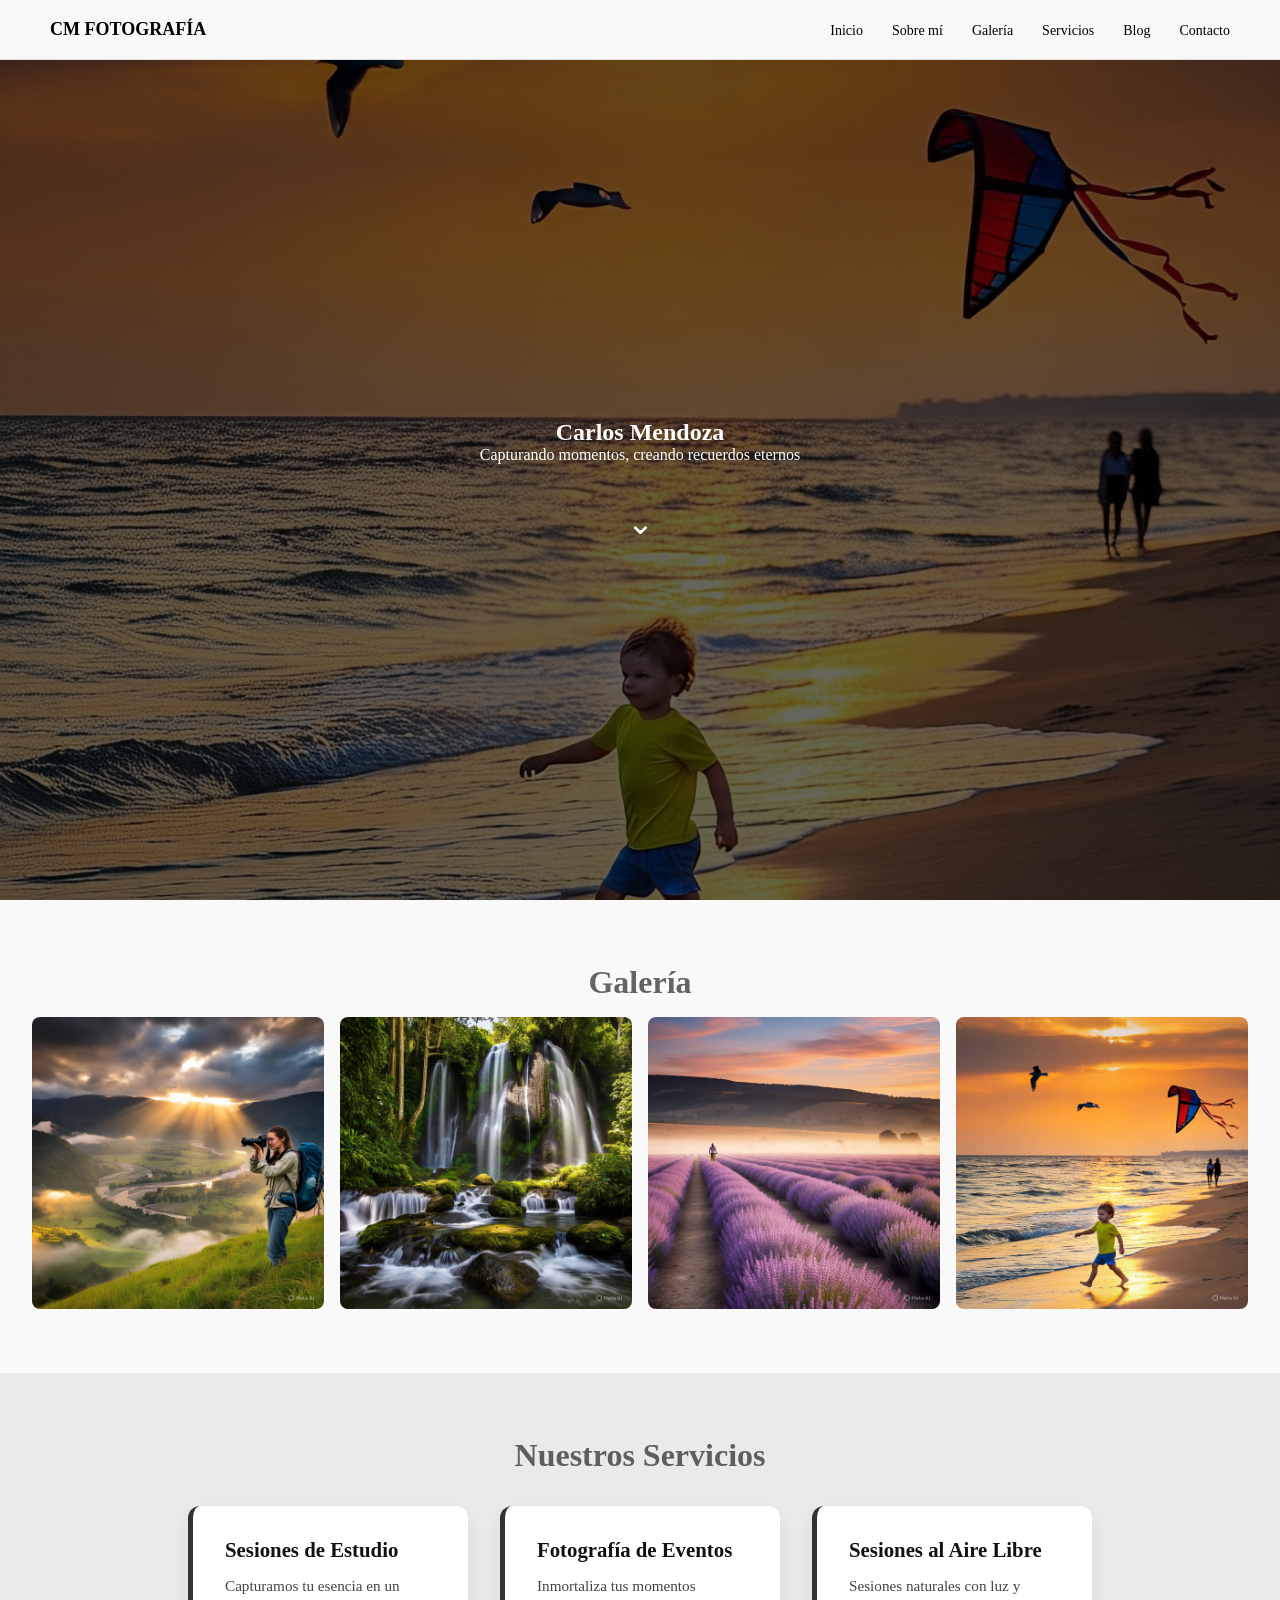
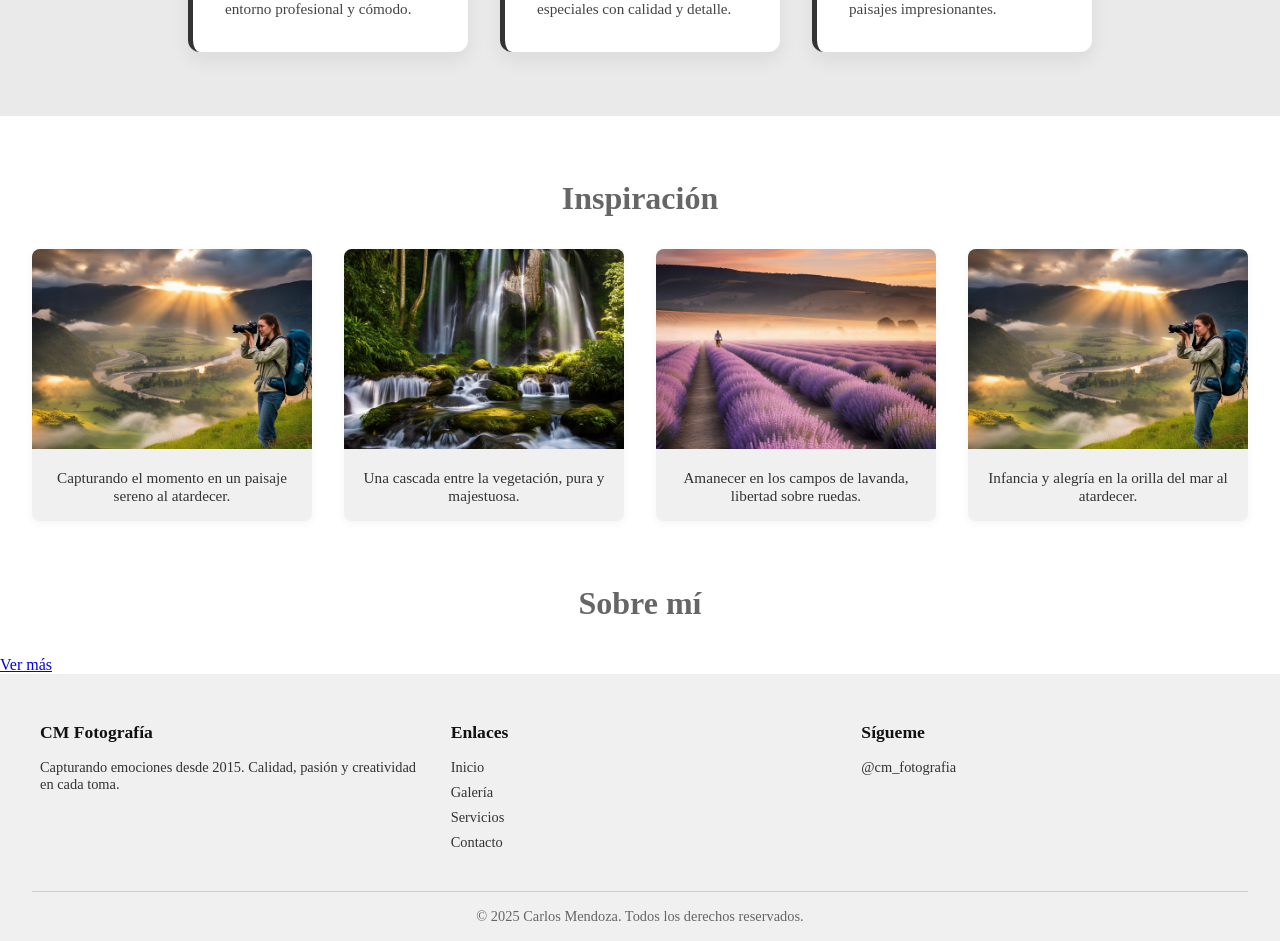
==== src/index.html @ e5ceb4df "Agrega: sección "Sobre mí" con descripción y enlace a más información" ====
<!DOCTYPE html>
<html lang="es">

<head>
    <meta charset="UTF-8" />
    <meta name="viewport" content="width=device-width, initial-scale=1.0" />
    <title>CM Fotografía</title>
    <link rel="stylesheet" href="styles/index.css" />
</head>

<body>
    <header class="navbar">
        <div class="logo">CM FOTOGRAFÍA</div>
        <nav class="nav-links">
            <a href="#">Inicio</a>
            <a href="#">Sobre mí</a>
            <a href="#galeria">Galería</a>
            <a href="#servicios">Servicios</a>
            <a href="#">Blog</a>
            <a href="#">Contacto</a>
        </nav>
    </header>

    <section class="hero">
        <div class="hero-content">
            <h1>Carlos Mendoza</h1>
            <p>Capturando momentos, creando recuerdos eternos</p>
        </div>
        <div class="scroll-indicator">&#8964;</div>
    </section>

    <!-- Galería -->
    <section id="galeria" class="galeria-section">
        <h2 class="section-title">Galería</h2>
        <div class="galeria-grid">
            <img src="./assets/image/home/imagen1.jpeg" alt="Foto 1" class="galeria-img" />
            <img src="./assets/image/home/imagen2.jpeg" alt="Foto 2" class="galeria-img" />
            <img src="./assets/image/home/imagen3.jpeg" alt="Foto 3" class="galeria-img" />
            <img src="./assets/image/home/imagen4.jpeg" alt="Foto 4" class="galeria-img" />
        </div>

    </section>

    <!-- Servicios -->
    <section id="servicios" class="servicios-section">
        <h2 class="section-title">Nuestros Servicios</h2>
        <div class="servicios-grid">
            <div class="servicio-card">
                <h3>Sesiones de Estudio</h3>
                <p>Capturamos tu esencia en un entorno profesional y cómodo.</p>
            </div>
            <div class="servicio-card">
                <h3>Fotografía de Eventos</h3>
                <p>Inmortaliza tus momentos especiales con calidad y detalle.</p>
            </div>
            <div class="servicio-card">
                <h3>Sesiones al Aire Libre</h3>
                <p>Sesiones naturales con luz y paisajes impresionantes.</p>
            </div>
        </div>
    </section>
<!-- Inspiración -->
<section id="inspiracion" class="inspiracion-section">
    <h2 class="section-title">Inspiración</h2>
    <div class="inspiracion-grid">
        <div class="inspiracion-card">
            <img src="./assets/image/inspiracion/imagen1.jpeg" alt="Fotógrafa en paisaje" class="inspiracion-img">
            <p>Capturando el momento en un paisaje sereno al atardecer.</p>
        </div>
        <div class="inspiracion-card">
            <img src="./assets/image/inspiracion/imagen2.jpeg" alt="Cascada natural" class="inspiracion-img">
            <p>Una cascada entre la vegetación, pura y majestuosa.</p>
        </div>
        <div class="inspiracion-card">
            <img src="./assets/image/inspiracion/imagen3.jpeg" alt="Ciclista en campo" class="inspiracion-img">
            <p>Amanecer en los campos de lavanda, libertad sobre ruedas.</p>
        </div>
        <div class="inspiracion-card">
            <img src="./assets/image/inspiracion/imagen1.jpeg" alt="Niño en la playa" class="inspiracion-img">
            <p>Infancia y alegría en la orilla del mar al atardecer.</p>
        </div>
    </div>
</section>

<section id="about" class="about-section">
    <div class="about-container">
        <div class="about-text">
            <h2 class="section-title">Sobre mí</h2>
            <p>
                Soy Carlos Mendoza, fotógrafo apasionado por capturar la esencia de cada momento.
                Con más de 10 años de experiencia, transformo emociones en imágenes inolvidables.
            </p>
            <a href="./pages/about/about.html" class="about-button">Ver más</a>
        </div>
    </div>
</section>

<!-- Footer -->
<footer class="footer">
    <div class="footer-container">
        <div class="footer-info">
            <h4>CM Fotografía</h4>
            <p>Capturando emociones desde 2015. Calidad, pasión y creatividad en cada toma.</p>
        </div>
        <div class="footer-links">
            <h4>Enlaces</h4>
            <ul>
                <li><a href="#">Inicio</a></li>
                <li><a href="#galeria">Galería</a></li>
                <li><a href="#servicios">Servicios</a></li>
                <li><a href="#">Contacto</a></li>
            </ul>
        </div>
        <div class="footer-social">
            <h4>Sígueme</h4>
            <p>@cm_fotografia</p>
            <!-- Aquí podrías colocar íconos si usas font-awesome -->
        </div>
    </div>
    <div class="footer-bottom">
        <p>&copy; 2025 Carlos Mendoza. Todos los derechos reservados.</p>
    </div>
</footer>

</body>

</html>
---- src/styles/index.css ----
/* Reset */
* {
    margin: 0;
    padding: 0;
    box-sizing: border-box;
}

body,
html {
    font-family: 'Georgia', serif;
    scroll-behavior: smooth;
    color: white;
}

/* Navbar */
.navbar {
    position: fixed;
    top: 0;
    width: 100%;
    height: 60px;
    background: #f8f8f8;
    display: flex;
    justify-content: space-between;
    align-items: center;
    padding: 0 50px;
    border-bottom: 1px solid #ddd;
    z-index: 1000;
}

.logo {
    font-weight: bold;
    font-size: 18px;
    color: #000;
}

.nav-links a {
    margin-left: 25px;
    text-decoration: none;
    color: #000;
    font-size: 14px;
}

/* Hero Section */
.hero {
    position: relative;
    height: 100vh;
    display: flex;
    flex-direction: column;
    justify-content: center;
    align-items: center;
    text-align: center;
    overflow: hidden;
    padding-top: 60px;
    color: white;
}

.hero::before {
    content: '';
    position: absolute;
    top: 0;
    left: 0;
    width: 100%;
    height: 100%;
    background: url('../assets/image/home/imagen4.jpeg') no-repeat center center/cover;
    filter: brightness(40%);
    z-index: -1;
}

.hero-content {
    z-index: 1;
}

.scroll-indicator {
    font-size: 2rem;
    margin-top: 40px;
    animation: bounce 2s infinite;
    z-index: 1;
}

@keyframes bounce {

    0%,
    100% {
        transform: translateY(0px);
    }

    50% {
        transform: translateY(10px);
    }
}

.section-title {
    text-align: center;
    font-size: 2rem;
    margin-bottom: 1rem;
    color: rgba(0, 0, 0, 0.6);
}

.galeria-section,
.servicios-section {
    padding: 4rem 2rem;
    background-color: #f9f9f9;
}

.galeria-grid {
    display: grid;
    grid-template-columns: repeat(auto-fit, minmax(250px, 1fr));
    gap: 1rem;
}

.galeria-img {
    width: 100%;
    height: auto;
    border-radius: 8px;
    object-fit: cover;
}

.servicios-section {
    padding: 4rem 2rem;
    background-color: #eaeaea;
}
.servicios-grid {
    display: flex;
    flex-wrap: wrap;
    gap: 2rem;
    justify-content: center;
    margin-top: 2rem;
}

.servicio-card {
    background-color: #ffffff;
        border-left: 5px solid #333;
        border-radius: 12px;
        padding: 2rem;
        width: 280px;
        box-shadow: 0 8px 20px rgba(0, 0, 0, 0.07);
        text-align: left;
        transition: transform 0.3s ease, box-shadow 0.3s ease;
    }
    
    .servicio-card:hover {
        transform: translateY(-5px);
        box-shadow: 0 12px 24px rgba(0, 0, 0, 0.1);
    }
    
    .servicio-card h3 {
        font-size: 1.3rem;
        color: #111;
        margin-bottom: 0.8rem;
    }
    
    .servicio-card p {
        font-size: 0.95rem;
        color: #444;
        line-height: 1.5;
    }
    
    /* Inspiracion */
    
    .inspiracion-section {
        padding: 4rem 2rem;
    background-color: #fff;
}

.inspiracion-grid {
    display: grid;
    grid-template-columns: repeat(auto-fit, minmax(250px, 1fr));
    gap: 2rem;
    margin-top: 2rem;
}

.inspiracion-card {
    background-color: #f0f0f0;
    border-radius: 8px;
    overflow: hidden;
        box-shadow: 0 2px 8px rgba(0, 0, 0, 0.05);
    text-align: center;
    padding-bottom: 1rem;
    }
    
    .inspiracion-img {
        width: 100%;
        height: 200px;
        object-fit: cover;
    }
    
    .inspiracion-card p {
        margin-top: 1rem;
        padding: 0 1rem;
        color: #333;
        font-size: 0.95rem;
        }
        
        .footer {
            background-color: #f0f0f0;
            color: #333;
            padding: 3rem 2rem 1rem;
            font-size: 0.9rem;
        }
        
        .footer-container {
            display: flex;
            flex-wrap: wrap;
            justify-content: space-between;
            gap: 2rem;
            max-width: 1200px;
            margin: 0 auto;
        }
        
        .footer h4 {
            font-size: 1.1rem;
            margin-bottom: 1rem;
            color: #111;
        }
        
        .footer-info,
        .footer-links,
        .footer-social {
            flex: 1 1 250px;
        }
        
        .footer-links ul {
            list-style: none;
            padding: 0;
        }
        
        .footer-links li {
            margin-bottom: 0.5rem;
        }
        
        .footer-links a {
            color: #333;
            text-decoration: none;
        }
        
        .footer-links a:hover {
            text-decoration: underline;
        }
        
        .footer-bottom {
            text-align: center;
            margin-top: 2rem;
            padding-top: 1rem;
            border-top: 1px solid #ccc;
            color: #666;
        }
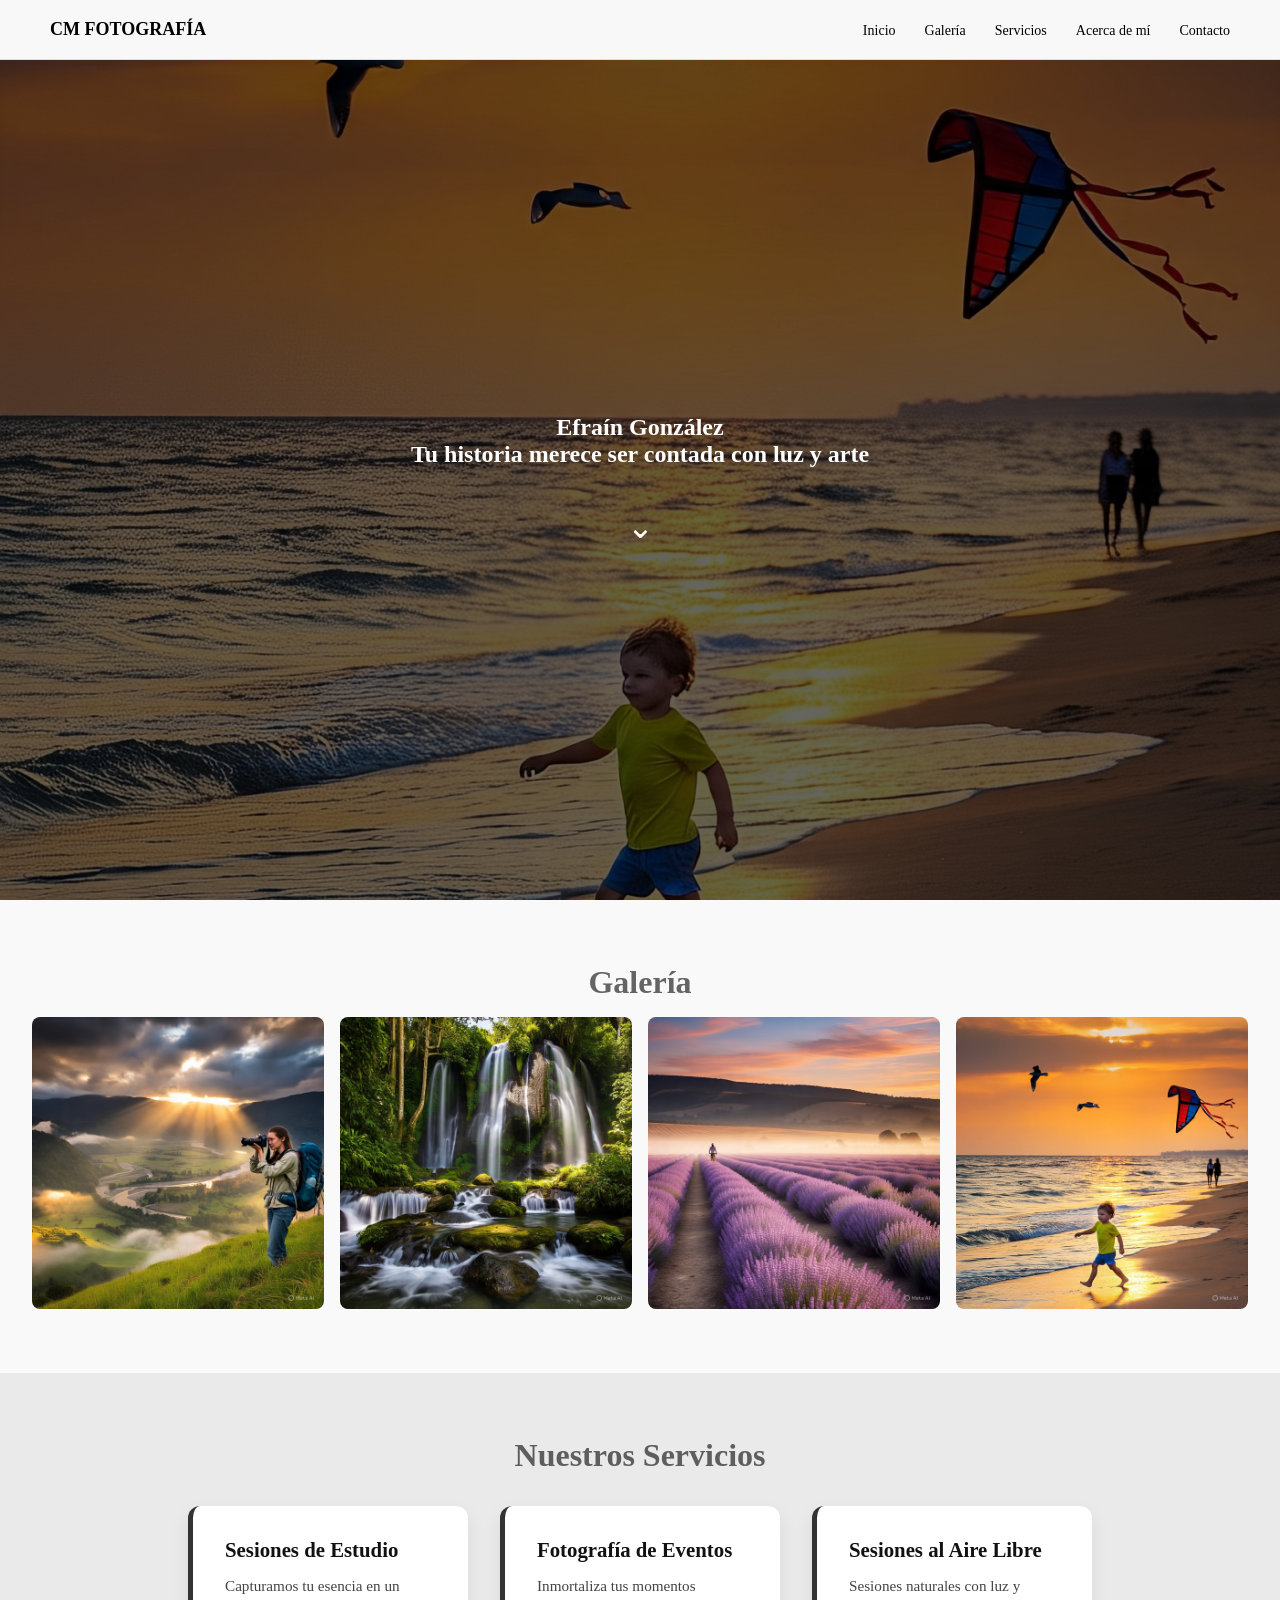
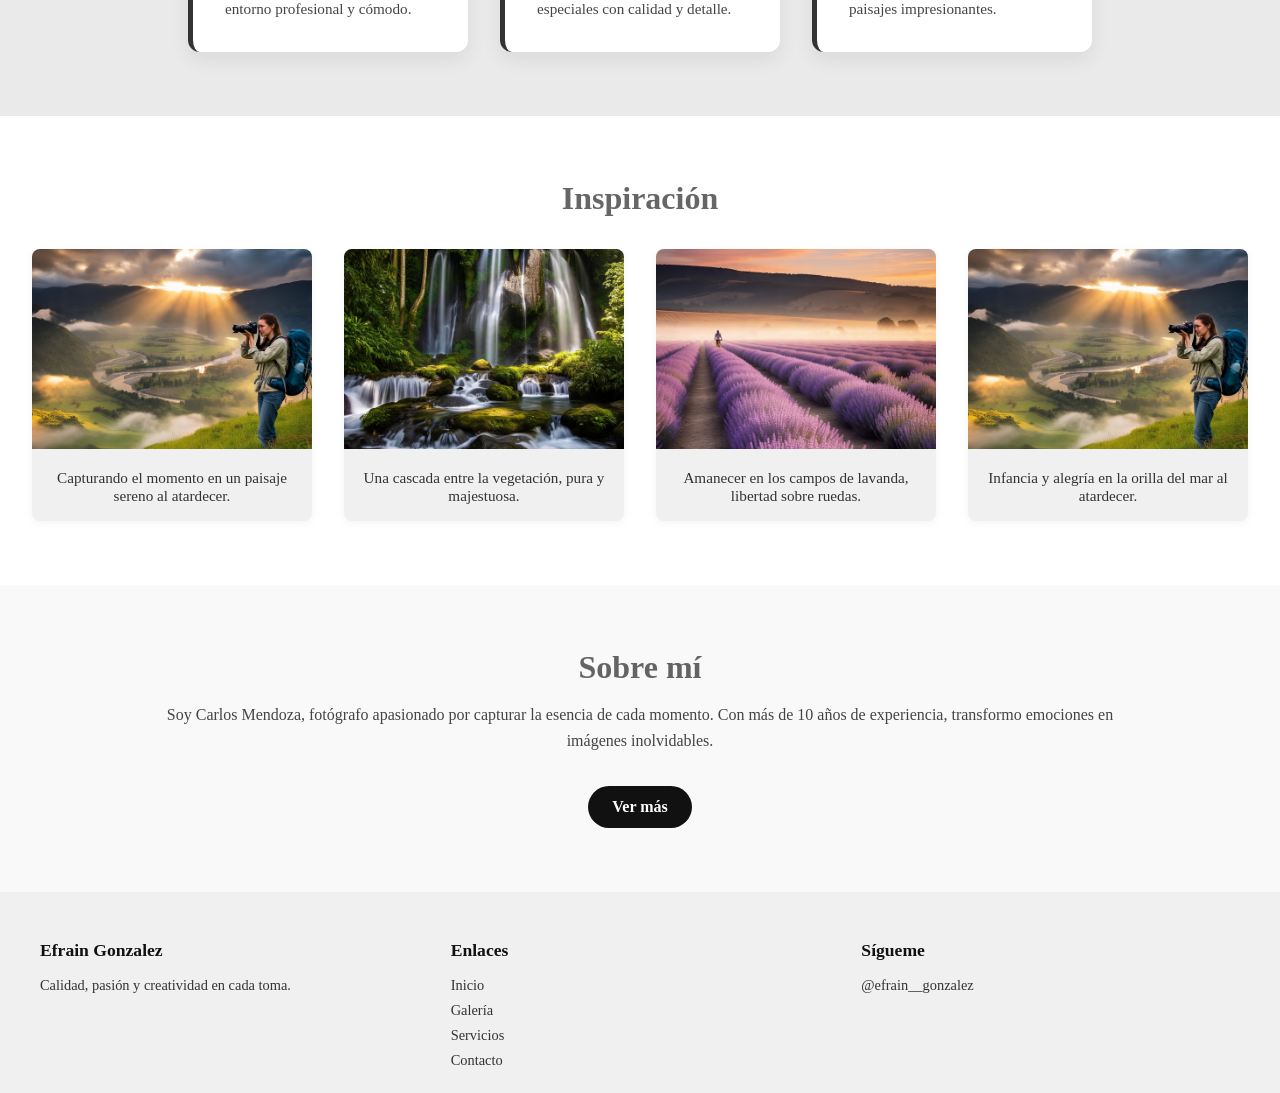
==== commit 03e05638: "Modifica index.html" ====
--- a/src/index.html
+++ b/src/index.html
@@ -4,7 +4,7 @@
 <head>
     <meta charset="UTF-8" />
     <meta name="viewport" content="width=device-width, initial-scale=1.0" />
-    <title>CM Fotografía</title>
+    <title>Efrain Gonzalez</title>
     <link rel="stylesheet" href="styles/index.css" />
 </head>
 
@@ -13,18 +13,17 @@
         <div class="logo">CM FOTOGRAFÍA</div>
         <nav class="nav-links">
             <a href="#">Inicio</a>
-            <a href="#">Sobre mí</a>
             <a href="#galeria">Galería</a>
             <a href="#servicios">Servicios</a>
-            <a href="#">Blog</a>
-            <a href="#">Contacto</a>
+            <a href="#">Acerca de mí</a>
+            <a href="#">Contacto</a>  
         </nav>
     </header>
 
     <section class="hero">
         <div class="hero-content">
-            <h1>Carlos Mendoza</h1>
-            <p>Capturando momentos, creando recuerdos eternos</p>
+            <h1>Efraín González</h1>
+            <h2>Tu historia merece ser contada con luz y arte</h2>
         </div>
         <div class="scroll-indicator">&#8964;</div>
     </section>
@@ -99,8 +98,8 @@
 <footer class="footer">
     <div class="footer-container">
         <div class="footer-info">
-            <h4>CM Fotografía</h4>
-            <p>Capturando emociones desde 2015. Calidad, pasión y creatividad en cada toma.</p>
+            <h4>Efrain Gonzalez</h4>
+            <p>Calidad, pasión y creatividad en cada toma.</p>
         </div>
         <div class="footer-links">
             <h4>Enlaces</h4>
@@ -113,12 +112,9 @@
         </div>
         <div class="footer-social">
             <h4>Sígueme</h4>
-            <p>@cm_fotografia</p>
+            <p>@efrain__gonzalez</p>
             <!-- Aquí podrías colocar íconos si usas font-awesome -->
         </div>
-    </div>
-    <div class="footer-bottom">
-        <p>&copy; 2025 Carlos Mendoza. Todos los derechos reservados.</p>
     </div>
 </footer>
 
--- a/src/styles/index.css
+++ b/src/styles/index.css
@@ -190,57 +190,89 @@
         color: #333;
         font-size: 0.95rem;
         }
+
+.about-section {
+    background-color: #f9f9f9;
+    padding: 4rem 2rem;
+}
+
+.about-container {
+    max-width: 1000px;
+    margin: 0 auto;
+    text-align: center;
+}
+
+.about-text p {
+    font-size: 1rem;
+    color: #444;
+    margin-bottom: 2rem;
+    line-height: 1.6;
+}
+
+.about-button {
+    display: inline-block;
+    background-color: #111;
+    color: #fff;
+    padding: 0.75rem 1.5rem;
+    border-radius: 25px;
+    text-decoration: none;
+    font-weight: bold;
+    transition: background-color 0.3s ease;
+}
+
+.about-button:hover {
+    background-color: #333;
+}
+.footer {
+    background-color: #f0f0f0;
+    color: #333;
+    padding: 3rem 2rem 1rem;
+    font-size: 0.9rem;
+}
+
+.footer-container {
+    display: flex;
+    flex-wrap: wrap;
+    justify-content: space-between;
+    gap: 2rem;
+    max-width: 1200px;
+    margin: 0 auto;
+}
         
-        .footer {
-            background-color: #f0f0f0;
-            color: #333;
-            padding: 3rem 2rem 1rem;
-            font-size: 0.9rem;
-        }
-        
-        .footer-container {
-            display: flex;
-            flex-wrap: wrap;
-            justify-content: space-between;
-            gap: 2rem;
-            max-width: 1200px;
-            margin: 0 auto;
-        }
-        
-        .footer h4 {
-            font-size: 1.1rem;
-            margin-bottom: 1rem;
-            color: #111;
-        }
-        
-        .footer-info,
-        .footer-links,
-        .footer-social {
-            flex: 1 1 250px;
-        }
-        
-        .footer-links ul {
-            list-style: none;
-            padding: 0;
-        }
-        
-        .footer-links li {
-            margin-bottom: 0.5rem;
-        }
-        
-        .footer-links a {
-            color: #333;
-            text-decoration: none;
-        }
-        
-        .footer-links a:hover {
-            text-decoration: underline;
-        }
-        
-        .footer-bottom {
-            text-align: center;
-            margin-top: 2rem;
-            padding-top: 1rem;
-            border-top: 1px solid #ccc;
-            color: #666;
-        }+.footer h4 {
+    font-size: 1.1rem;
+    margin-bottom: 1rem;
+    color: #111;
+}
+
+.footer-info,
+.footer-links,
+.footer-social {
+    flex: 1 1 250px;
+}
+
+.footer-links ul {
+    list-style: none;
+    padding: 0;
+}
+
+.footer-links li {
+    margin-bottom: 0.5rem;
+}
+
+.footer-links a {
+    color: #333;
+    text-decoration: none;
+}
+
+.footer-links a:hover {
+    text-decoration: underline;
+}
+
+.footer-bottom {
+    text-align: center;
+    margin-top: 2rem;
+    padding-top: 1rem;
+    border-top: 1px solid #ccc;
+    color: #666;
+}
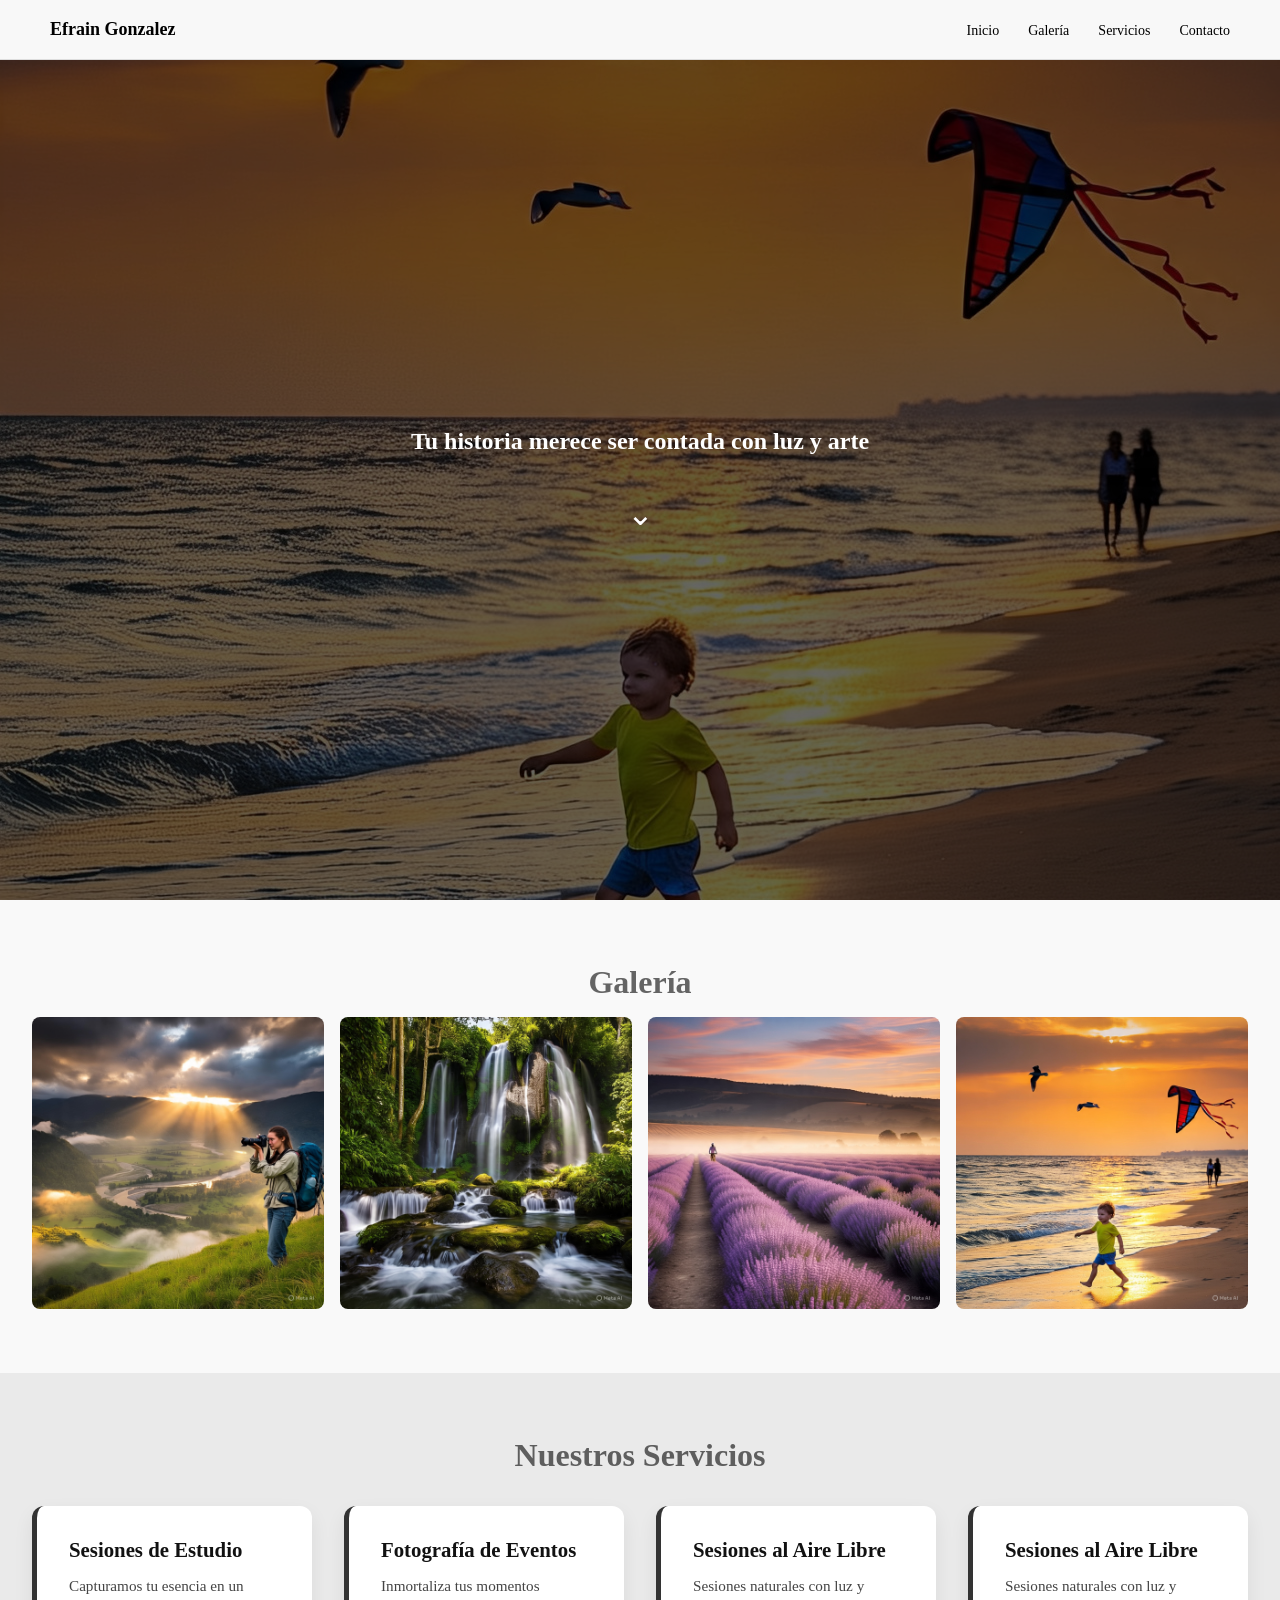
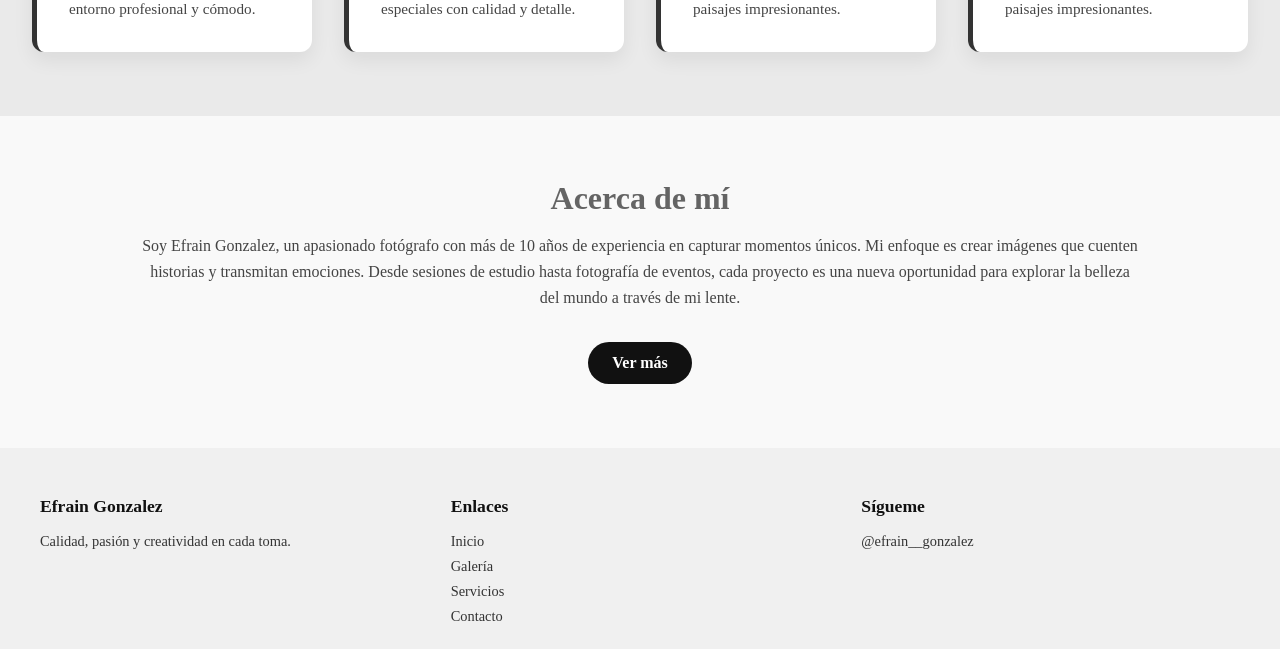
==== commit 1e3d758f: "Modificacion de inicio - 2" ====
--- a/src/index.html
+++ b/src/index.html
@@ -10,22 +10,24 @@
 
 <body>
     <header class="navbar">
-        <div class="logo">CM FOTOGRAFÍA</div>
+        <div class="logo">Efrain Gonzalez</div>
         <nav class="nav-links">
             <a href="#">Inicio</a>
             <a href="#galeria">Galería</a>
             <a href="#servicios">Servicios</a>
-            <a href="#">Acerca de mí</a>
-            <a href="#">Contacto</a>  
+            <a href="./pages/contact/contact.html">Contacto</a>   
         </nav>
     </header>
 
     <section class="hero">
         <div class="hero-content">
-            <h1>Efraín González</h1>
-            <h2>Tu historia merece ser contada con luz y arte</h2>
+            <h1>Tu historia merece ser contada con luz y arte</h1>
         </div>
         <div class="scroll-indicator">&#8964;</div>
+    </section>
+
+    <section>
+        
     </section>
 
     <!-- Galería -->
@@ -56,38 +58,19 @@
                 <h3>Sesiones al Aire Libre</h3>
                 <p>Sesiones naturales con luz y paisajes impresionantes.</p>
             </div>
+            <div class="servicio-card">
+                <h3>Sesiones al Aire Libre</h3>
+                <p>Sesiones naturales con luz y paisajes impresionantes.</p>
+            </div>
         </div>
     </section>
-<!-- Inspiración -->
-<section id="inspiracion" class="inspiracion-section">
-    <h2 class="section-title">Inspiración</h2>
-    <div class="inspiracion-grid">
-        <div class="inspiracion-card">
-            <img src="./assets/image/inspiracion/imagen1.jpeg" alt="Fotógrafa en paisaje" class="inspiracion-img">
-            <p>Capturando el momento en un paisaje sereno al atardecer.</p>
-        </div>
-        <div class="inspiracion-card">
-            <img src="./assets/image/inspiracion/imagen2.jpeg" alt="Cascada natural" class="inspiracion-img">
-            <p>Una cascada entre la vegetación, pura y majestuosa.</p>
-        </div>
-        <div class="inspiracion-card">
-            <img src="./assets/image/inspiracion/imagen3.jpeg" alt="Ciclista en campo" class="inspiracion-img">
-            <p>Amanecer en los campos de lavanda, libertad sobre ruedas.</p>
-        </div>
-        <div class="inspiracion-card">
-            <img src="./assets/image/inspiracion/imagen1.jpeg" alt="Niño en la playa" class="inspiracion-img">
-            <p>Infancia y alegría en la orilla del mar al atardecer.</p>
-        </div>
-    </div>
-</section>
 
 <section id="about" class="about-section">
     <div class="about-container">
         <div class="about-text">
-            <h2 class="section-title">Sobre mí</h2>
+            <h2 class="section-title">Acerca de mí</h2>
             <p>
-                Soy Carlos Mendoza, fotógrafo apasionado por capturar la esencia de cada momento.
-                Con más de 10 años de experiencia, transformo emociones en imágenes inolvidables.
+                Soy Efrain Gonzalez, un apasionado fotógrafo con más de 10 años de experiencia en capturar momentos únicos. Mi enfoque es crear imágenes que cuenten historias y transmitan emociones. Desde sesiones de estudio hasta fotografía de eventos, cada proyecto es una nueva oportunidad para explorar la belleza del mundo a través de mi lente.
             </p>
             <a href="./pages/about/about.html" class="about-button">Ver más</a>
         </div>
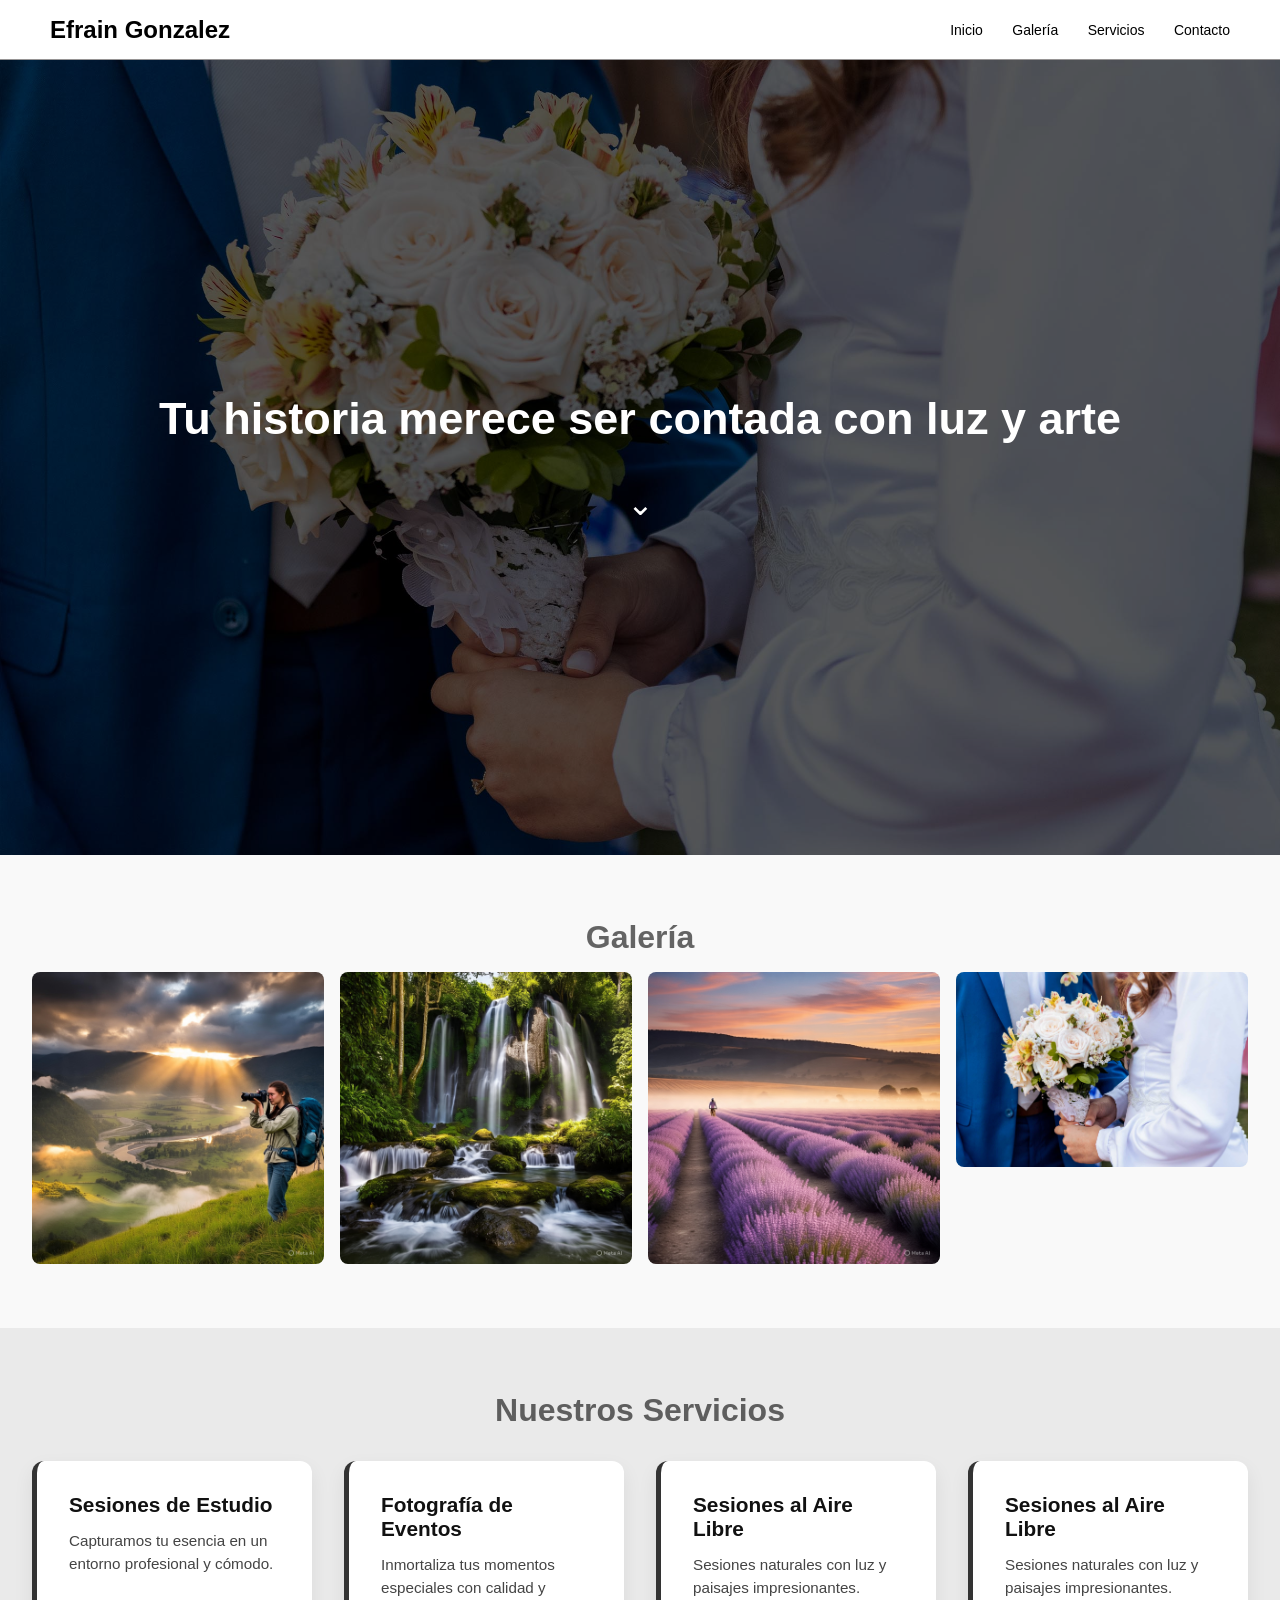
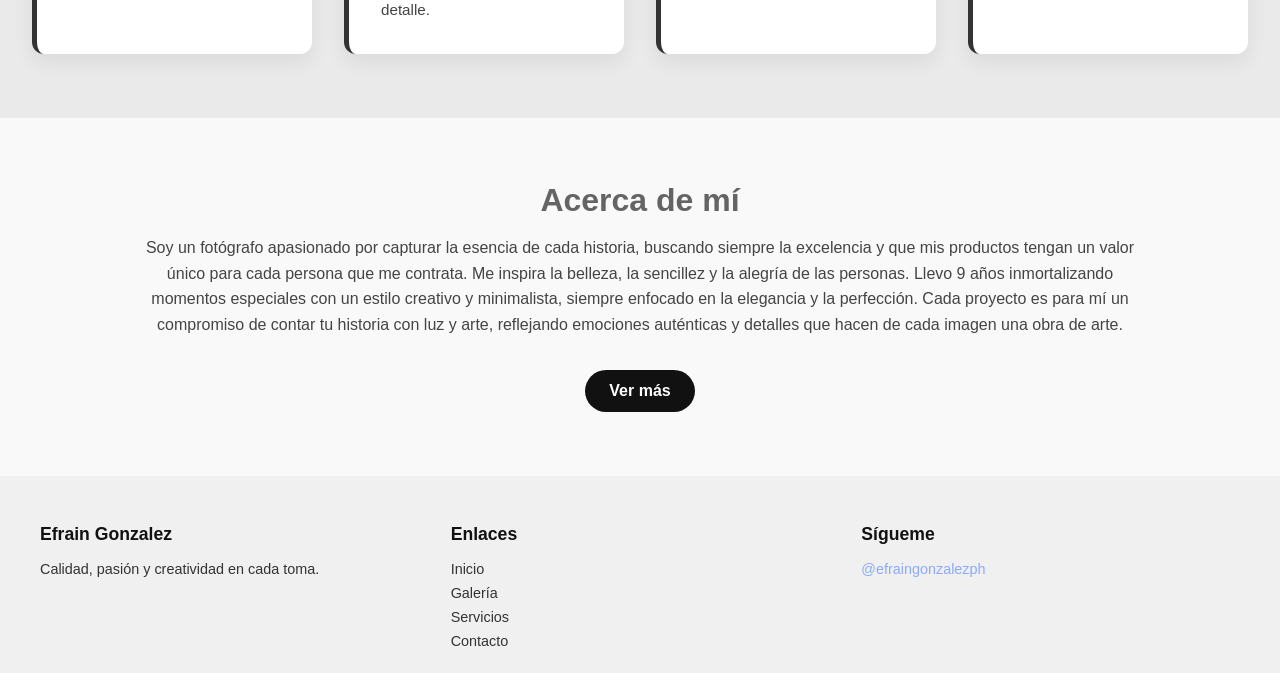
==== commit 212fbe13: "Agregado de contenido en galeria y servicios" ====
--- a/src/index.html
+++ b/src/index.html
@@ -70,7 +70,9 @@
         <div class="about-text">
             <h2 class="section-title">Acerca de mí</h2>
             <p>
-                Soy Efrain Gonzalez, un apasionado fotógrafo con más de 10 años de experiencia en capturar momentos únicos. Mi enfoque es crear imágenes que cuenten historias y transmitan emociones. Desde sesiones de estudio hasta fotografía de eventos, cada proyecto es una nueva oportunidad para explorar la belleza del mundo a través de mi lente.
+                Soy un fotógrafo apasionado por capturar la esencia de cada historia, buscando siempre la excelencia y que mis productos tengan un valor único para cada persona que me contrata.  
+                Me inspira la belleza, la sencillez y la alegría de las personas. Llevo 9 años inmortalizando momentos especiales con un estilo creativo y minimalista, siempre enfocado en la elegancia y la perfección.  
+                Cada proyecto es para mí un compromiso de contar tu historia con luz y arte, reflejando emociones auténticas y detalles que hacen de cada imagen una obra de arte.
             </p>
             <a href="./pages/about/about.html" class="about-button">Ver más</a>
         </div>
@@ -95,7 +97,7 @@
         </div>
         <div class="footer-social">
             <h4>Sígueme</h4>
-            <p>@efrain__gonzalez</p>
+            <p><a href="https://www.instagram.com/efraingonzalezph/" target="_blank" rel="noopener" class="contact-link">@efraingonzalezph</a></p>
             <!-- Aquí podrías colocar íconos si usas font-awesome -->
         </div>
     </div>
--- a/src/styles/index.css
+++ b/src/styles/index.css
@@ -7,7 +7,7 @@
 
 body,
 html {
-    font-family: 'Georgia', serif;
+    font-family: 'poppins', sans-serif;
     scroll-behavior: smooth;
     color: white;
 }
@@ -18,32 +18,33 @@
     top: 0;
     width: 100%;
     height: 60px;
-    background: #f8f8f8;
+    background: #ffffff;
     display: flex;
     justify-content: space-between;
     align-items: center;
     padding: 0 50px;
-    border-bottom: 1px solid #ddd;
+    border-bottom: 1px solid #969494;
     z-index: 1000;
 }
 
 .logo {
     font-weight: bold;
-    font-size: 18px;
+    font-size: 24px;
     color: #000;
 }
 
 .nav-links a {
     margin-left: 25px;
-    text-decoration: none;
+    text-decoration:none;
     color: #000;
     font-size: 14px;
 }
 
 /* Hero Section */
 .hero {
+    font-size: 30px;
     position: relative;
-    height: 100vh;
+    height: 95vh;
     display: flex;
     flex-direction: column;
     justify-content: center;
@@ -62,7 +63,7 @@
     width: 100%;
     height: 100%;
     background: url('../assets/image/home/imagen4.jpeg') no-repeat center center/cover;
-    filter: brightness(40%);
+    filter: brightness(35%);
     z-index: -1;
 }
 
@@ -275,4 +276,10 @@
     padding-top: 1rem;
     border-top: 1px solid #ccc;
     color: #666;
+}
+
+.contact-link {
+    color: #89aaff;
+    text-decoration: none;
+    transition: color 0.3s ease;
 }
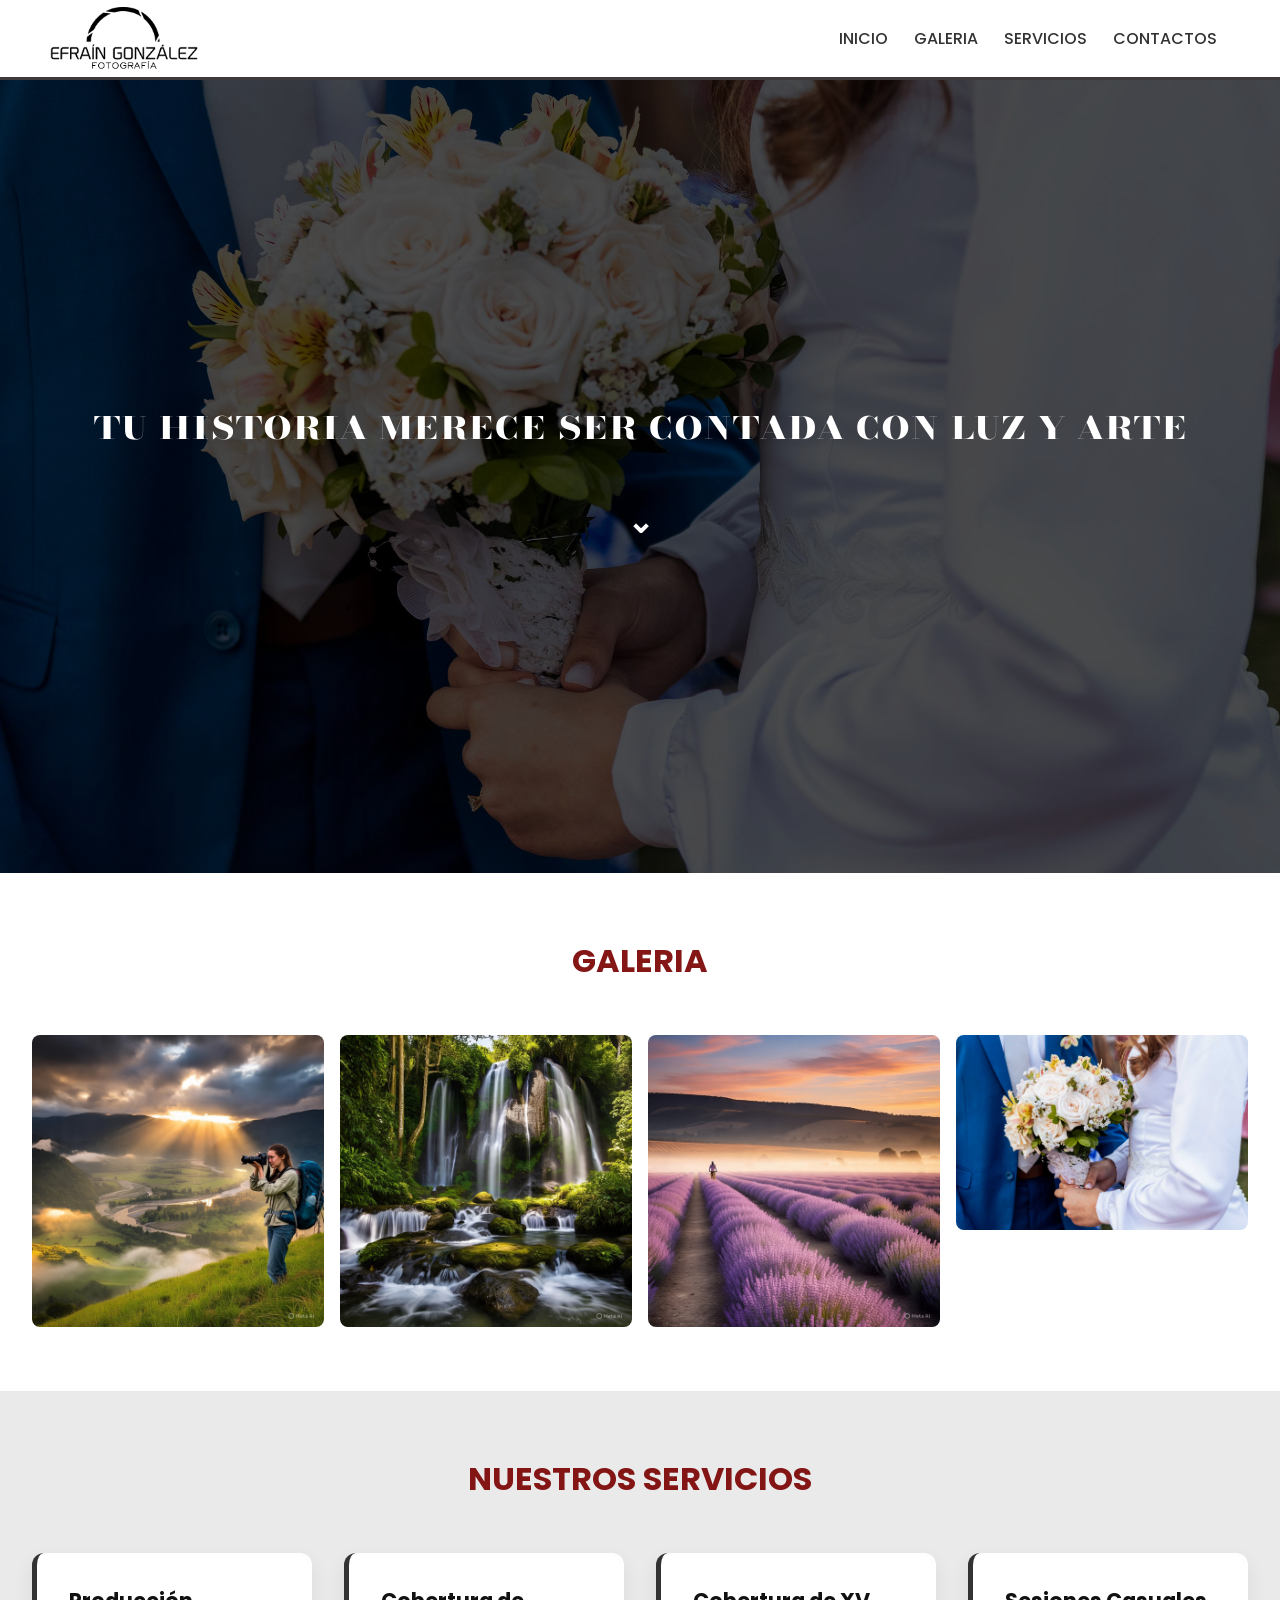
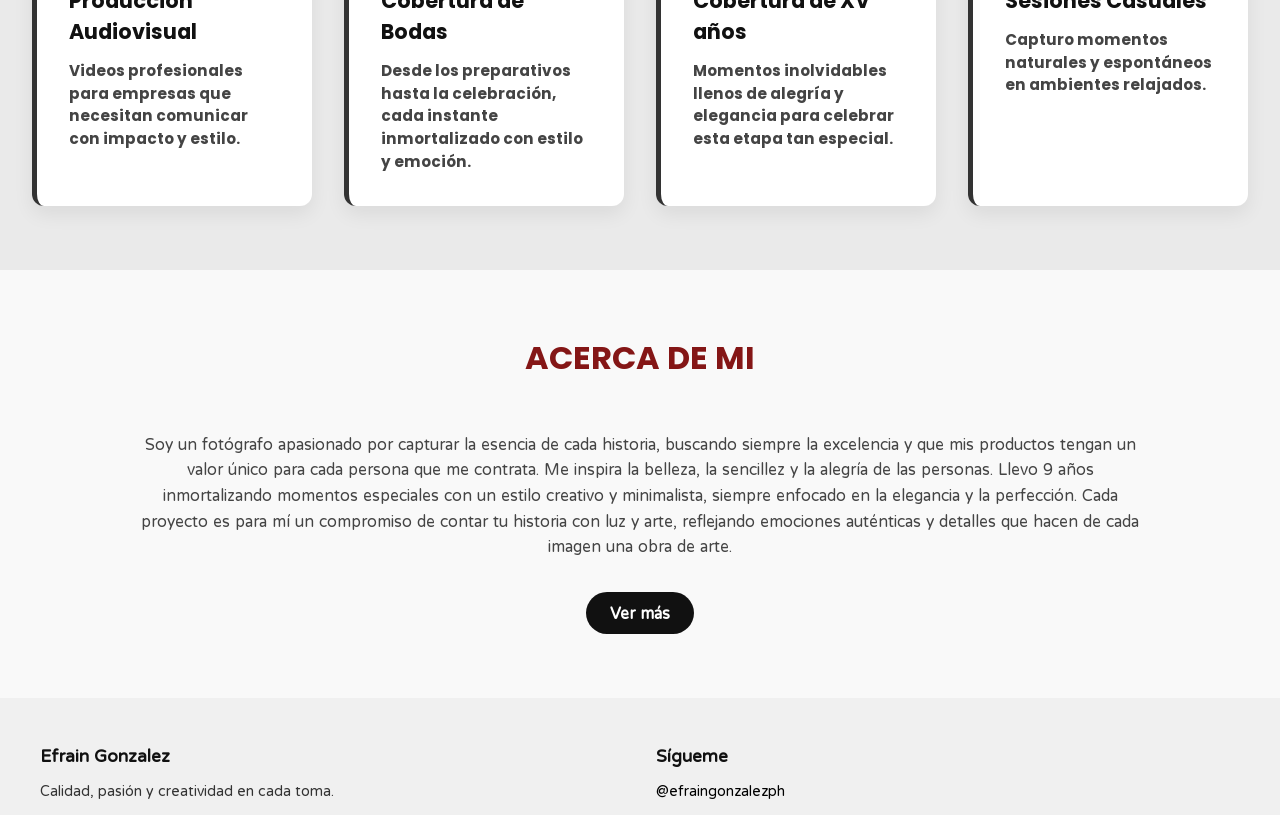
==== commit 36d799b8: "Modifique partes del archivo index y contactos" ====
--- a/src/index.html
+++ b/src/index.html
@@ -5,34 +5,36 @@
     <meta charset="UTF-8" />
     <meta name="viewport" content="width=device-width, initial-scale=1.0" />
     <title>Efrain Gonzalez</title>
-    <link rel="stylesheet" href="styles/index.css" />
+    <link rel="stylesheet" href="styles/index.css"/>
+    <style>
+        @import url('https://fonts.googleapis.com/css2?family=Huninn&family=Poppins:ital,wght@0,100;0,200;0,300;0,400;0,500;0,600;0,700;0,800;0,900;1,100;1,200;1,300;1,400;1,500;1,600;1,700;1,800;1,900&display=swap');
+        @import url('https://fonts.googleapis.com/css2?family=Bodoni+Moda+SC:ital,opsz,wght@0,6..96,400..900;1,6..96,400..900&family=Huninn&family=Poppins:ital,wght@0,100;0,200;0,300;0,400;0,500;0,600;0,700;0,800;0,900;1,100;1,200;1,300;1,400;1,500;1,600;1,700;1,800;1,900&display=swap');
+    </style>
 </head>
 
 <body>
     <header class="navbar">
-        <div class="logo">Efrain Gonzalez</div>
+        <div class="logo-container">
+            <img src="./assets/image/logo/logo1.png" alt="Logo de Efraín" class="logo">
+        </div>
         <nav class="nav-links">
-            <a href="#">Inicio</a>
-            <a href="#galeria">Galería</a>
-            <a href="#servicios">Servicios</a>
-            <a href="./pages/contact/contact.html">Contacto</a>   
+            <a href="#">INICIO</a>
+            <a href="galeria.html">GALERIA</a>
+            <a href="servicios.html">SERVICIOS</a>
+            <a href="contact.html">CONTACTOS</a>   
         </nav>
     </header>
 
-    <section class="hero">
-        <div class="hero-content">
-            <h1>Tu historia merece ser contada con luz y arte</h1>
+    <section class="Principal">
+        <div class="Principal-content">
+            <h1>tu historia merece ser contada con luz y arte</h1>
         </div>
         <div class="scroll-indicator">&#8964;</div>
     </section>
 
-    <section>
-        
-    </section>
-
     <!-- Galería -->
     <section id="galeria" class="galeria-section">
-        <h2 class="section-title">Galería</h2>
+        <h2 class="section-title">GALERIA</h2>
         <div class="galeria-grid">
             <img src="./assets/image/home/imagen1.jpeg" alt="Foto 1" class="galeria-img" />
             <img src="./assets/image/home/imagen2.jpeg" alt="Foto 2" class="galeria-img" />
@@ -44,31 +46,32 @@
 
     <!-- Servicios -->
     <section id="servicios" class="servicios-section">
-        <h2 class="section-title">Nuestros Servicios</h2>
+        <h2 class="section-title">NUESTROS SERVICIOS</h2>
         <div class="servicios-grid">
             <div class="servicio-card">
-                <h3>Sesiones de Estudio</h3>
-                <p>Capturamos tu esencia en un entorno profesional y cómodo.</p>
+                <h3>Producción Audiovisual</h3>
+                <p>Videos profesionales para empresas que necesitan comunicar con impacto y estilo.</p>
             </div>
             <div class="servicio-card">
-                <h3>Fotografía de Eventos</h3>
-                <p>Inmortaliza tus momentos especiales con calidad y detalle.</p>
+                <h3>Cobertura de Bodas</h3>
+                <p>Desde los preparativos hasta la celebración, cada instante inmortalizado con estilo y emoción.</p>
             </div>
             <div class="servicio-card">
-                <h3>Sesiones al Aire Libre</h3>
-                <p>Sesiones naturales con luz y paisajes impresionantes.</p>
+                <h3>Cobertura de XV años</h3>
+                <p>Momentos inolvidables llenos de alegría y elegancia para celebrar esta etapa tan especial.</p>
             </div>
             <div class="servicio-card">
-                <h3>Sesiones al Aire Libre</h3>
-                <p>Sesiones naturales con luz y paisajes impresionantes.</p>
+                <h3>Sesiones Casuales</h3>
+                <p>Capturo momentos naturales y espontáneos en ambientes relajados.</p>
             </div>
+            
         </div>
     </section>
 
 <section id="about" class="about-section">
     <div class="about-container">
         <div class="about-text">
-            <h2 class="section-title">Acerca de mí</h2>
+            <h2 class="section-title">ACERCA DE MI</h2>
             <p>
                 Soy un fotógrafo apasionado por capturar la esencia de cada historia, buscando siempre la excelencia y que mis productos tengan un valor único para cada persona que me contrata.  
                 Me inspira la belleza, la sencillez y la alegría de las personas. Llevo 9 años inmortalizando momentos especiales con un estilo creativo y minimalista, siempre enfocado en la elegancia y la perfección.  
@@ -86,15 +89,7 @@
             <h4>Efrain Gonzalez</h4>
             <p>Calidad, pasión y creatividad en cada toma.</p>
         </div>
-        <div class="footer-links">
-            <h4>Enlaces</h4>
-            <ul>
-                <li><a href="#">Inicio</a></li>
-                <li><a href="#galeria">Galería</a></li>
-                <li><a href="#servicios">Servicios</a></li>
-                <li><a href="#">Contacto</a></li>
-            </ul>
-        </div>
+
         <div class="footer-social">
             <h4>Sígueme</h4>
             <p><a href="https://www.instagram.com/efraingonzalezph/" target="_blank" rel="noopener" class="contact-link">@efraingonzalezph</a></p>
--- a/src/styles/index.css
+++ b/src/styles/index.css
@@ -7,44 +7,66 @@
 
 body,
 html {
-    font-family: 'poppins', sans-serif;
+    font-family: 'Huninn', sans-serif;
     scroll-behavior: smooth;
     color: white;
 }
 
-/* Navbar */
+/* Barra de Navegacion */
+.logo {
+    color: #000000;
+    width: 150px;   
+    height: auto;
+    margin-top: 18px;
+}
+
+.nav-links {
+    font-family: 'Poppins', sans-serif;
+    color: #000000;
+    font-weight: 100;
+    display: flex;
+    align-items: center;
+}
+
 .navbar {
     position: fixed;
     top: 0;
     width: 100%;
-    height: 60px;
+    height: 80px;
     background: #ffffff;
     display: flex;
     justify-content: space-between;
     align-items: center;
     padding: 0 50px;
-    border-bottom: 1px solid #969494;
+    border-bottom: 3px solid #3f3a3a;
     z-index: 1000;
 }
 
-.logo {
-    font-weight: bold;
-    font-size: 24px;
-    color: #000;
-}
-
 .nav-links a {
-    margin-left: 25px;
-    text-decoration:none;
-    color: #000;
-    font-size: 14px;
-}
-
-/* Hero Section */
-.hero {
+    padding: 5px 8px;
+    margin: 0 5px;
+    text-decoration: none;
+    color: #333;
+    font-size: 16px;
+    font-weight: 500;
+    border-radius: 30px;
+    transition: all 0.2s ease;
+    position: relative;
+}
+
+.nav-links a:hover {
+    background-color: #f1f1f1;
+    color: #0e0000;
+    transform: translateY(-5px);  
+}
+
+/* Primera sección de la página */
+.Principal {
+    font-family: "Bodoni Moda SC", serif;
+    font-weight: 800;
     font-size: 30px;
     position: relative;
-    height: 95vh;
+    height: 97vh;
     display: flex;
     flex-direction: column;
     justify-content: center;
@@ -52,10 +74,10 @@
     text-align: center;
     overflow: hidden;
     padding-top: 60px;
-    color: white;
-}
-
-.hero::before {
+    color: rgb(255, 255, 255);
+}
+
+.Principal::before {
     content: '';
     position: absolute;
     top: 0;
@@ -63,11 +85,11 @@
     width: 100%;
     height: 100%;
     background: url('../assets/image/home/imagen4.jpeg') no-repeat center center/cover;
-    filter: brightness(35%);
+    filter: brightness(30%);
     z-index: -1;
 }
 
-.hero-content {
+.Principal-content {
     z-index: 1;
 }
 
@@ -75,32 +97,36 @@
     font-size: 2rem;
     margin-top: 40px;
     animation: bounce 2s infinite;
-    z-index: 1;
 }
 
 @keyframes bounce {
-
     0%,
     100% {
         transform: translateY(0px);
     }
 
     50% {
-        transform: translateY(10px);
+        transform: translateY(30px);
     }
 }
 
 .section-title {
-    text-align: center;
+    font-family: 'Poppins', sans-serif;
+    font-weight: 700;
     font-size: 2rem;
-    margin-bottom: 1rem;
-    color: rgba(0, 0, 0, 0.6);
+    color: rgba(126, 11, 11, 0.952);
+    text-align: center;
+    font-size: 700;
+    margin-bottom: 50px;
 }
 
 .galeria-section,
 .servicios-section {
+    font-family: 'Poppins', sans-serif;
+    font-weight: 700;
+    font-size: 2rem;
     padding: 4rem 2rem;
-    background-color: #f9f9f9;
+    background-color: #ffffff;
 }
 
 .galeria-grid {
@@ -129,7 +155,7 @@
 }
 
 .servicio-card {
-    background-color: #ffffff;
+        background-color: #ffffff;
         border-left: 5px solid #333;
         border-radius: 12px;
         padding: 2rem;
@@ -279,7 +305,7 @@
 }
 
 .contact-link {
-    color: #89aaff;
+    color: #000000;
     text-decoration: none;
     transition: color 0.3s ease;
 }
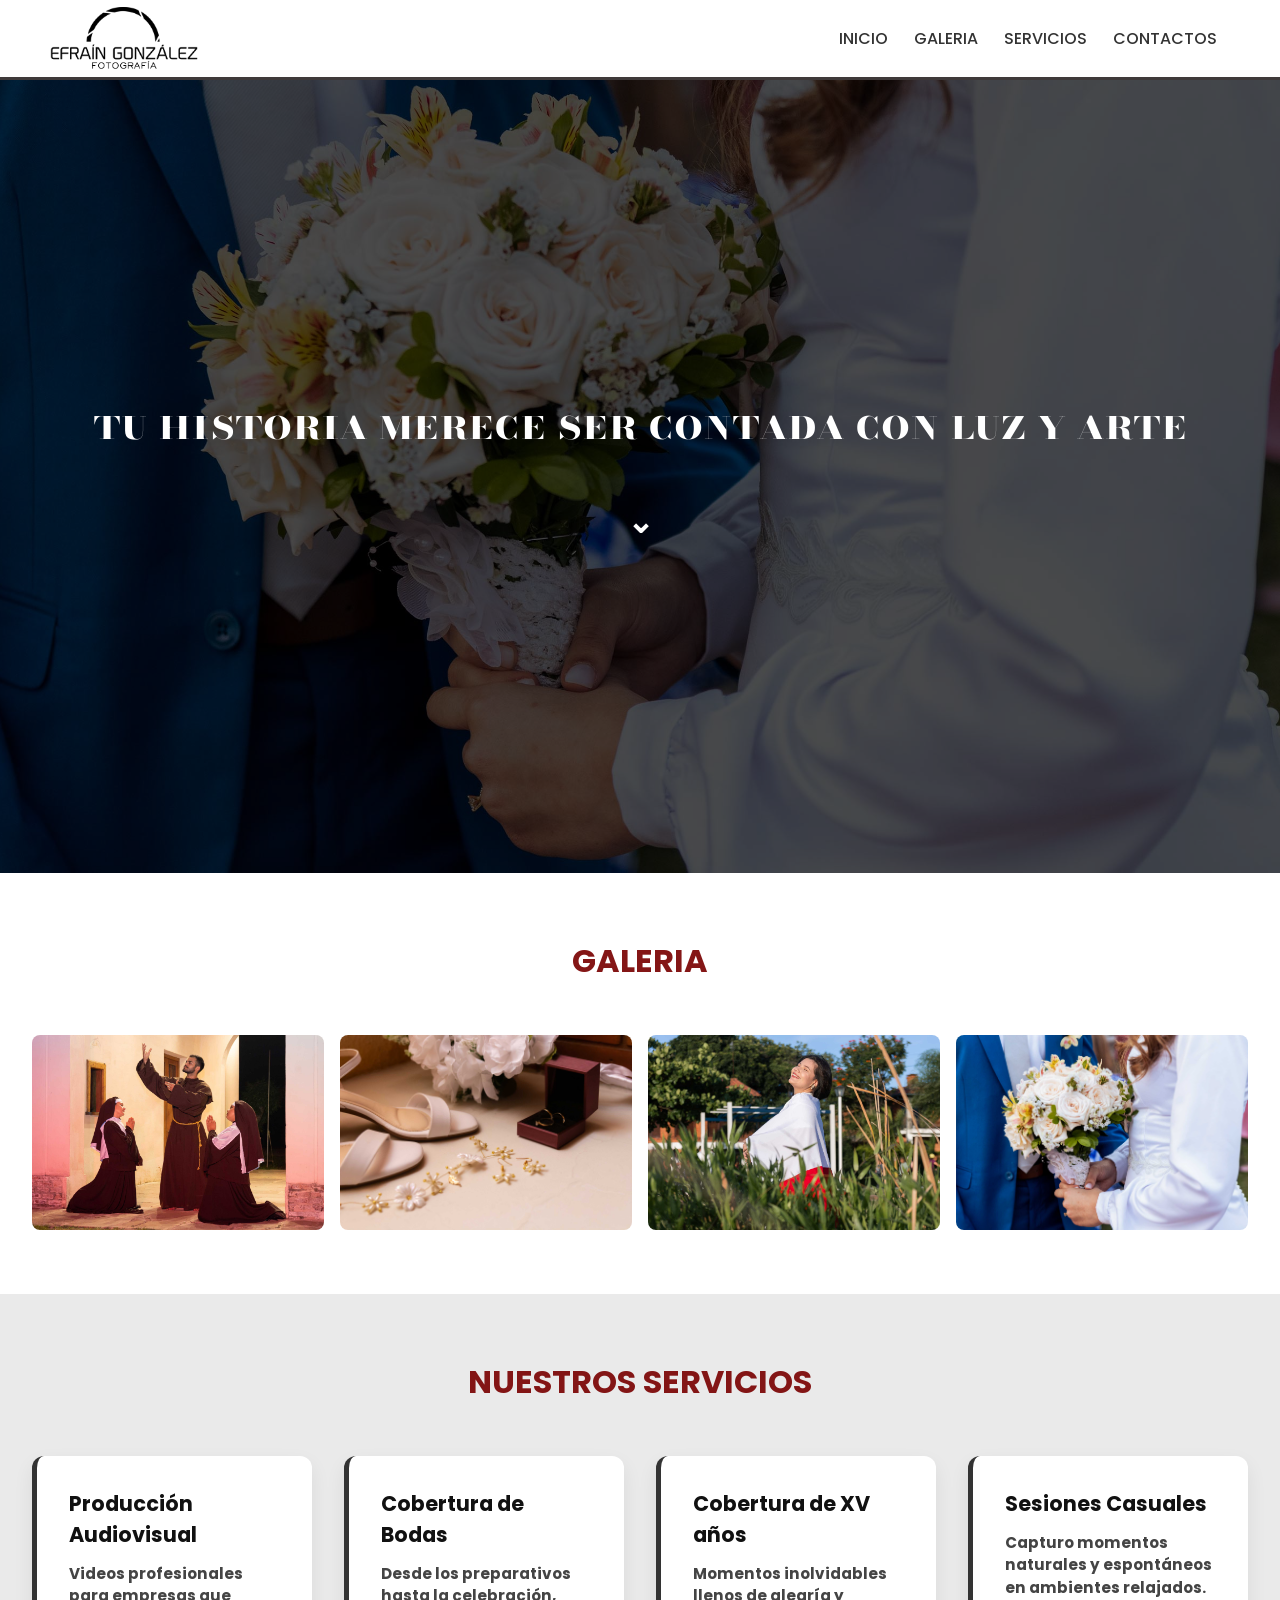
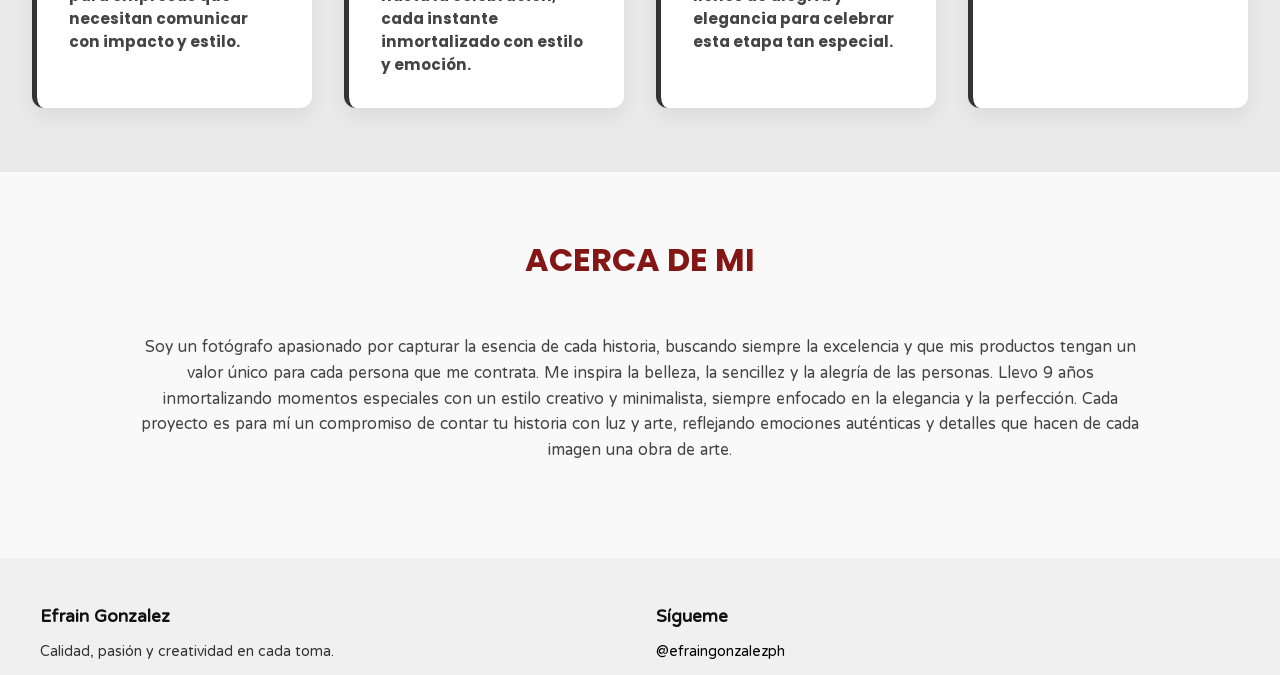
==== commit 88cd5896: "Agregado de fotos" ====
--- a/src/index.html
+++ b/src/index.html
@@ -36,9 +36,9 @@
     <section id="galeria" class="galeria-section">
         <h2 class="section-title">GALERIA</h2>
         <div class="galeria-grid">
-            <img src="./assets/image/home/imagen1.jpeg" alt="Foto 1" class="galeria-img" />
-            <img src="./assets/image/home/imagen2.jpeg" alt="Foto 2" class="galeria-img" />
-            <img src="./assets/image/home/imagen3.jpeg" alt="Foto 3" class="galeria-img" />
+            <img src="./assets/image/home/imagen1.jpg" alt="Foto 1" class="galeria-img" />
+            <img src="./assets/image/home/imagen2.jpg" alt="Foto 2" class="galeria-img" />
+            <img src="./assets/image/home/imagen3.jpg" alt="Foto 3" class="galeria-img" />
             <img src="./assets/image/home/imagen4.jpeg" alt="Foto 4" class="galeria-img" />
         </div>
 
@@ -77,7 +77,6 @@
                 Me inspira la belleza, la sencillez y la alegría de las personas. Llevo 9 años inmortalizando momentos especiales con un estilo creativo y minimalista, siempre enfocado en la elegancia y la perfección.  
                 Cada proyecto es para mí un compromiso de contar tu historia con luz y arte, reflejando emociones auténticas y detalles que hacen de cada imagen una obra de arte.
             </p>
-            <a href="./pages/about/about.html" class="about-button">Ver más</a>
         </div>
     </div>
 </section>
@@ -93,7 +92,6 @@
         <div class="footer-social">
             <h4>Sígueme</h4>
             <p><a href="https://www.instagram.com/efraingonzalezph/" target="_blank" rel="noopener" class="contact-link">@efraingonzalezph</a></p>
-            <!-- Aquí podrías colocar íconos si usas font-awesome -->
         </div>
     </div>
 </footer>
